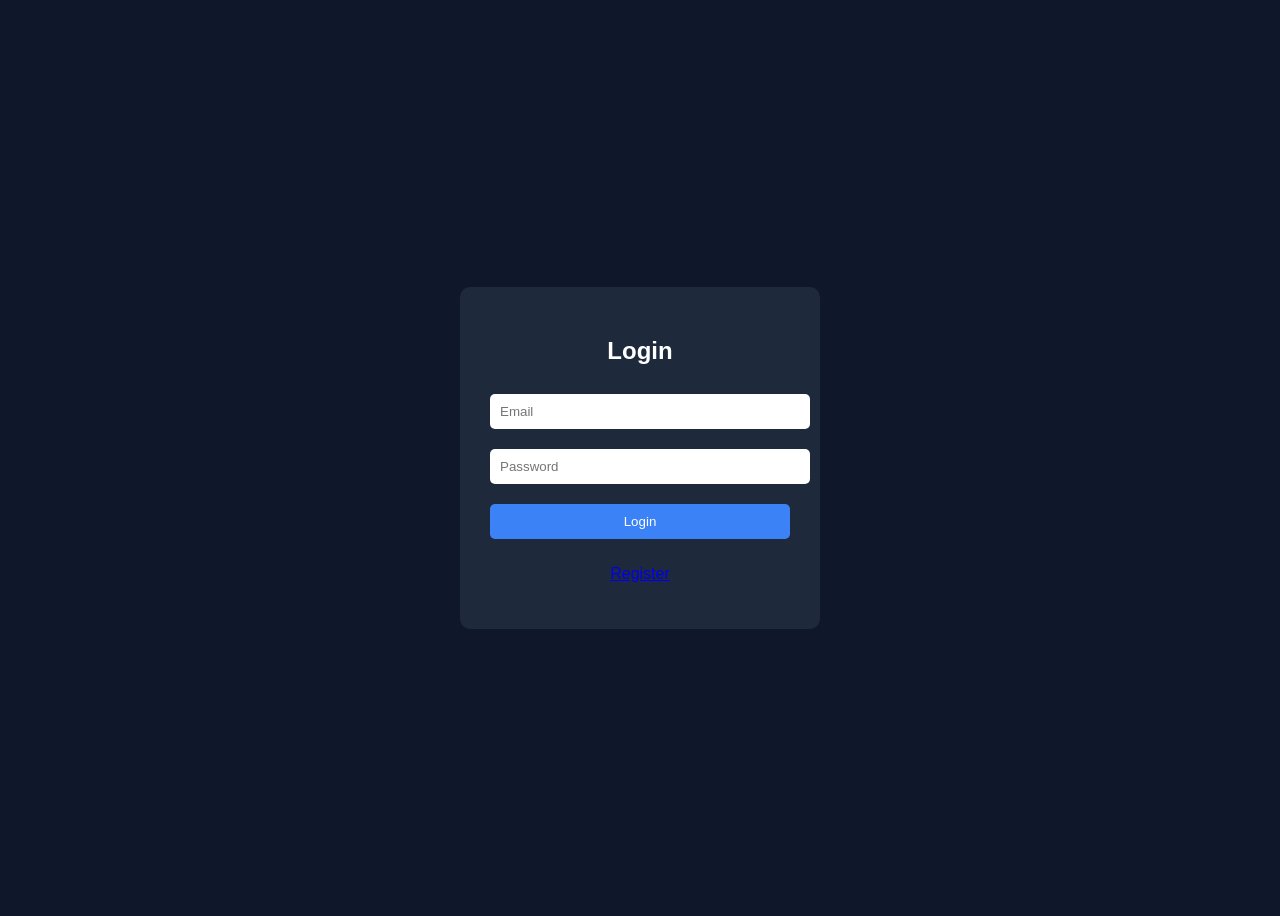
==== index.html @ 84607505 "Add files via upload" ====
<!DOCTYPE html>
<html><head><title>Login</title><link rel="stylesheet" href="style.css"></head>
<body><div class="container">
<h2>Login</h2>
<input id="email" placeholder="Email">
<input id="password" type="password" placeholder="Password">
<button onclick="login()">Login</button>
<p><a href="register.html">Register</a></p>
</div><script src="app.js"></script></body></html>
---- style.css ----
body{background:#0f172a;color:white;font-family:Arial;display:flex;justify-content:center;align-items:center;height:100vh;}
.container{background:#1e293b;padding:30px;border-radius:10px;width:300px;text-align:center;}
input,button{width:100%;margin:10px 0;padding:10px;border:none;border-radius:5px;}
button{background:#3b82f6;color:white;}
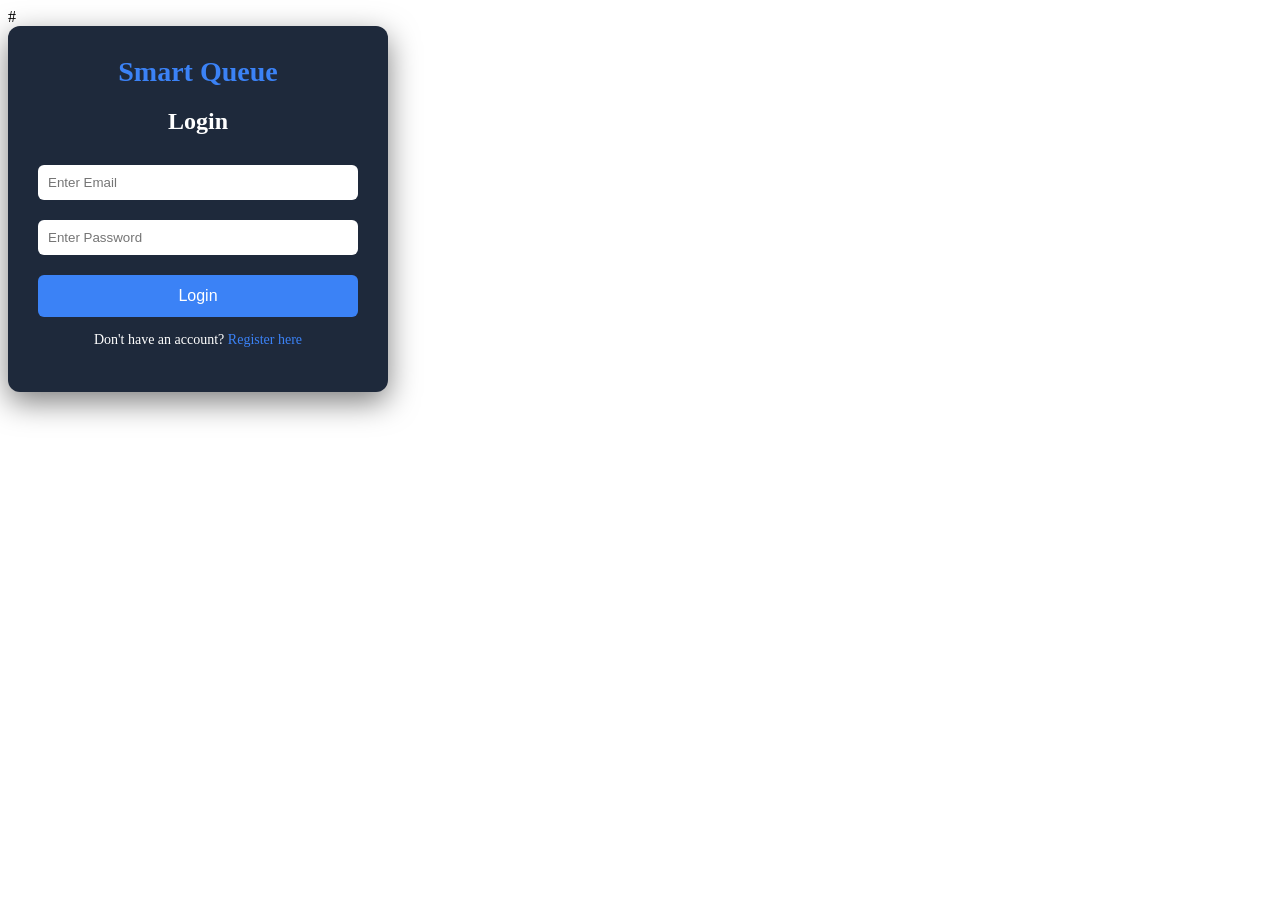
==== commit 6e846d15: "Rename index.html.md to index.html" ====
--- a/index.html
+++ b/index.html
@@ -1,9 +1,51 @@
-<!DOCTYPE html>
-<html><head><title>Login</title><link rel="stylesheet" href="style.css"></head>
-<body><div class="container">
-<h2>Login</h2>
-<input id="email" placeholder="Email">
-<input id="password" type="password" placeholder="Password">
-<button onclick="login()">Login</button>
-<p><a href="register.html">Register</a></p>
-</div><script src="app.js"></script></body></html>+#   
+<!DOCTYPE html>  
+<html>  
+  
+<head>  
+<title>Smart Queue - Login</title>  
+<link rel="stylesheet" href="style.css">  
+  
+<style>  
+/* Extra styling for better look */  
+.logo {  
+    font-size: 28px;  
+    font-weight: bold;  
+    margin-bottom: 20px;  
+    color: #3b82f6;  
+}  
+  
+.footer {  
+    margin-top: 15px;  
+    font-size: 14px;  
+}  
+</style>  
+  
+</head>  
+  
+<body>  
+  
+<div class="card">  
+  
+<div class="logo">Smart Queue</div>  
+  
+<h2>Login</h2>  
+  
+<input type="email" id="email" placeholder="Enter Email">  
+  
+<input type="password" id="password" placeholder="Enter Password">  
+  
+<button onclick="login()">Login</button>  
+  
+<div class="footer">  
+<p>Don't have an account?    
+<a href="register.html">Register here</a></p>  
+</div>  
+  
+</div>  
+  
+<script src="app.js"></script>  
+  
+</body>  
+  
+</html>  
--- a/style.css
+++ b/style.css
@@ -1,4 +1,49 @@
-body{background:#0f172a;color:white;font-family:Arial;display:flex;justify-content:center;align-items:center;height:100vh;}
-.container{background:#1e293b;padding:30px;border-radius:10px;width:300px;text-align:center;}
-input,button{width:100%;margin:10px 0;padding:10px;border:none;border-radius:5px;}
-button{background:#3b82f6;color:white;}+#   
+body{  
+margin:0;  
+font-family:Arial;  
+background:linear-gradient(135deg,#0f172a,#1e293b);  
+height:100vh;  
+display:flex;  
+justify-content:center;  
+align-items:center;  
+}  
+  
+.card{  
+background:#1e293b;  
+padding:30px;  
+border-radius:12px;  
+width:320px;  
+text-align:center;  
+color:white;  
+box-shadow:0 10px 30px rgba(0,0,0,0.5);  
+}  
+  
+input,select{  
+width:100%;  
+padding:10px;  
+margin:10px 0;  
+border:none;  
+border-radius:6px;  
+}  
+  
+button{  
+width:100%;  
+padding:12px;  
+margin-top:10px;  
+border:none;  
+background:#3b82f6;  
+color:white;  
+border-radius:6px;  
+cursor:pointer;  
+font-size:16px;  
+}  
+  
+button:hover{  
+background:#2563eb;  
+}  
+  
+a{  
+color:#3b82f6;  
+text-decoration:none;  
+}  
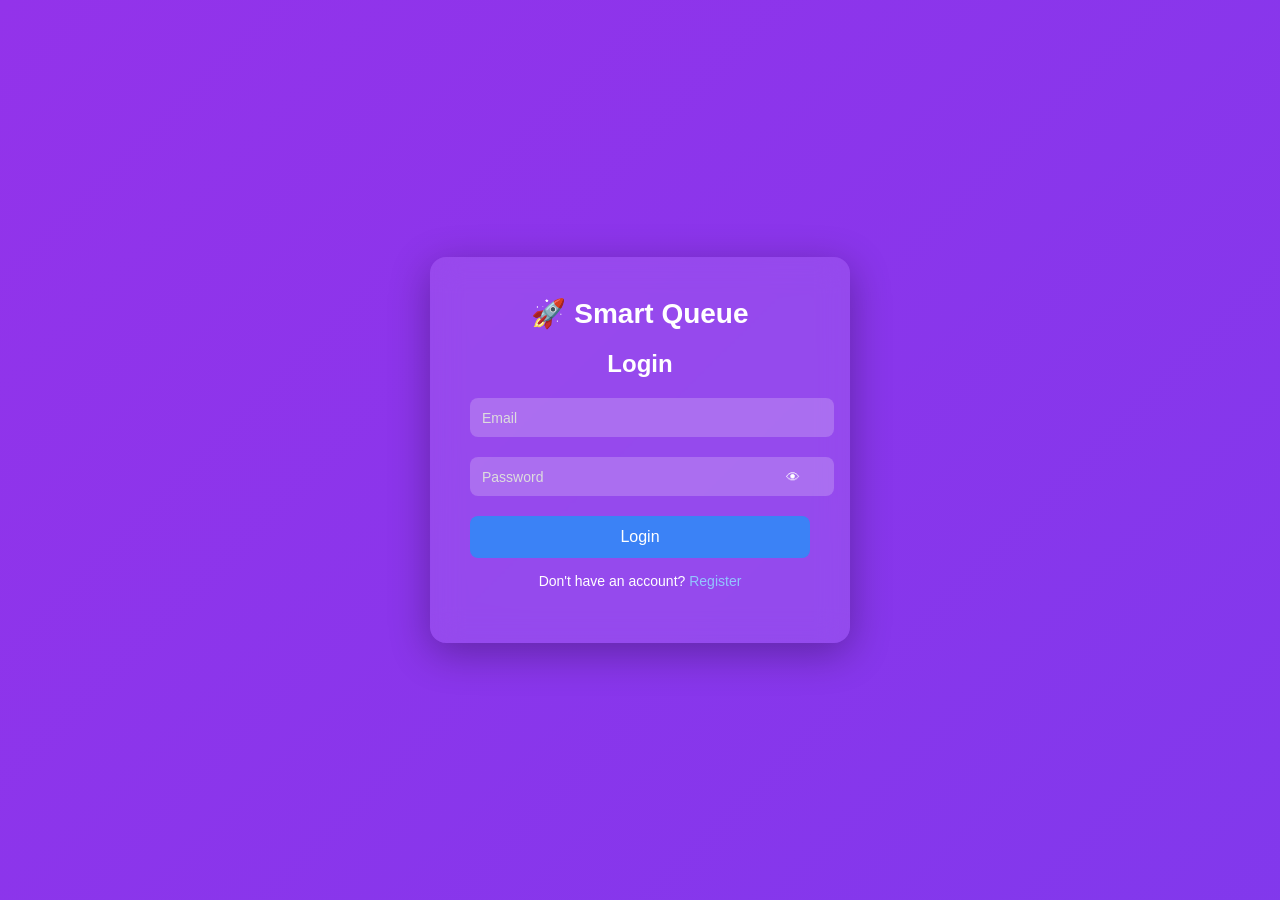
==== commit de0b8c72: "Update index.html" ====
--- a/index.html
+++ b/index.html
@@ -1,51 +1,274 @@
-#   
-<!DOCTYPE html>  
-<html>  
-  
-<head>  
-<title>Smart Queue - Login</title>  
-<link rel="stylesheet" href="style.css">  
-  
-<style>  
-/* Extra styling for better look */  
-.logo {  
-    font-size: 28px;  
-    font-weight: bold;  
-    margin-bottom: 20px;  
-    color: #3b82f6;  
-}  
-  
-.footer {  
-    margin-top: 15px;  
-    font-size: 14px;  
-}  
-</style>  
-  
-</head>  
-  
-<body>  
-  
-<div class="card">  
-  
-<div class="logo">Smart Queue</div>  
-  
-<h2>Login</h2>  
-  
-<input type="email" id="email" placeholder="Enter Email">  
-  
-<input type="password" id="password" placeholder="Enter Password">  
-  
-<button onclick="login()">Login</button>  
-  
-<div class="footer">  
-<p>Don't have an account?    
-<a href="register.html">Register here</a></p>  
-</div>  
-  
-</div>  
-  
-<script src="app.js"></script>  
-  
-</body>  
-  
-</html>  
+
+<!DOCTYPE html>
+<html>
+<head>
+<title>Smart Queue - Login</title>
+
+<style>
+
+/* ===== BACKGROUND ===== */
+body{
+margin:0;
+font-family:'Segoe UI',sans-serif;
+height:100vh;
+display:flex;
+justify-content:center;
+align-items:center;
+background:linear-gradient(-45deg,#1e3a8a,#2563eb,#7c3aed,#9333ea);
+background-size:400% 400%;
+animation:bg 10s ease infinite;
+}
+
+@keyframes bg{
+0%{background-position:0% 50%;}
+50%{background-position:100% 50%;}
+100%{background-position:0% 50%;}
+}
+
+/* ===== CARD ===== */
+.card{
+background:rgba(255,255,255,0.1);
+backdrop-filter:blur(15px);
+padding:40px;
+border-radius:16px;
+width:340px;
+text-align:center;
+color:white;
+box-shadow:0 10px 40px rgba(0,0,0,0.3);
+animation:fadeIn 1s ease;
+}
+
+@keyframes fadeIn{
+from{opacity:0;transform:translateY(20px);}
+to{opacity:1;transform:translateY(0);}
+}
+
+/* ===== LOGO ===== */
+.logo{
+font-size:28px;
+font-weight:bold;
+margin-bottom:10px;
+}
+
+/* ===== FLOATING INPUT ===== */
+.input-box{
+position:relative;
+margin:20px 0;
+}
+
+.input-box input{
+width:100%;
+padding:12px;
+border:none;
+border-radius:8px;
+background:rgba(255,255,255,0.2);
+color:white;
+outline:none;
+}
+
+.input-box label{
+position:absolute;
+left:12px;
+top:12px;
+color:#ddd;
+font-size:14px;
+transition:0.3s;
+pointer-events:none;
+}
+
+.input-box input:focus + label,
+.input-box input:not(:placeholder-shown) + label{
+top:-8px;
+font-size:12px;
+color:#93c5fd;
+}
+
+/* ===== PASSWORD TOGGLE ===== */
+.toggle{
+position:absolute;
+right:10px;
+top:12px;
+cursor:pointer;
+font-size:14px;
+}
+
+/* ===== BUTTON ===== */
+button{
+width:100%;
+padding:12px;
+border:none;
+border-radius:8px;
+background:#3b82f6;
+color:white;
+font-size:16px;
+cursor:pointer;
+transition:0.3s;
+position:relative;
+}
+
+button:hover{
+background:#2563eb;
+}
+
+/* ===== LOADING SPINNER ===== */
+.spinner{
+width:18px;
+height:18px;
+border:2px solid white;
+border-top:2px solid transparent;
+border-radius:50%;
+position:absolute;
+left:50%;
+top:50%;
+transform:translate(-50%,-50%);
+animation:spin 1s linear infinite;
+display:none;
+}
+
+@keyframes spin{
+0%{transform:translate(-50%,-50%) rotate(0deg);}
+100%{transform:translate(-50%,-50%) rotate(360deg);}
+}
+
+/* ===== ERROR MESSAGE ===== */
+.error{
+color:#f87171;
+font-size:13px;
+margin-top:10px;
+display:none;
+}
+
+/* ===== SHAKE ANIMATION ===== */
+@keyframes shake{
+0%{transform:translateX(0);}
+25%{transform:translateX(-5px);}
+50%{transform:translateX(5px);}
+75%{transform:translateX(-5px);}
+100%{transform:translateX(0);}
+}
+
+.shake{
+animation:shake 0.3s;
+}
+
+/* ===== FOOTER ===== */
+.footer{
+margin-top:15px;
+font-size:14px;
+}
+
+a{
+color:#93c5fd;
+text-decoration:none;
+}
+
+</style>
+
+</head>
+
+<body>
+
+<div class="card" id="card">
+
+<div class="logo">🚀 Smart Queue</div>
+<h2>Login</h2>
+
+<!-- EMAIL -->
+<div class="input-box">
+<input type="email" id="email" required placeholder=" ">
+<label>Email</label>
+</div>
+
+<!-- PASSWORD -->
+<div class="input-box">
+<input type="password" id="password" required placeholder=" ">
+<label>Password</label>
+<span class="toggle" onclick="togglePassword()">👁</span>
+</div>
+
+<!-- BUTTON -->
+<button onclick="premiumLogin()" id="btn">
+Login
+<div class="spinner" id="spinner"></div>
+</button>
+
+<!-- ERROR -->
+<div class="error" id="error"></div>
+
+<div class="footer">
+<p>Don't have an account?  
+<a href="register.html">Register</a></p>
+</div>
+
+</div>
+
+<script src="app.js"></script>
+
+<script>
+
+// Toggle password
+function togglePassword(){
+let pass = document.getElementById("password");
+pass.type = pass.type === "password" ? "text" : "password";
+}
+
+// Premium login
+async function premiumLogin(){
+
+let btn = document.getElementById("btn");
+let spinner = document.getElementById("spinner");
+let error = document.getElementById("error");
+let card = document.getElementById("card");
+
+error.style.display = "none";
+spinner.style.display = "block";
+btn.disabled = true;
+
+let email = document.getElementById("email").value;
+let password = document.getElementById("password").value;
+
+if(!email || !password){
+showError("Fill all fields");
+return;
+}
+
+try{
+
+let res = await fetch("https://backend-6b1n.onrender.com/login",{
+method:"POST",
+headers:{"Content-Type":"application/json"},
+body:JSON.stringify({email,password})
+});
+
+let data = await res.json();
+
+if(res.ok){
+
+localStorage.setItem("user_email",email);
+localStorage.setItem("role",data.role);
+
+window.location = data.role === "admin" ? "admin.html" : "dashboard.html";
+
+}else{
+showError(data.detail || "Login failed");
+}
+
+}catch{
+showError("Server error");
+}
+
+function showError(msg){
+spinner.style.display = "none";
+btn.disabled = false;
+error.innerText = msg;
+error.style.display = "block";
+card.classList.add("shake");
+setTimeout(()=>card.classList.remove("shake"),300);
+}
+
+}
+
+</script>
+
+</body>
+</html>
